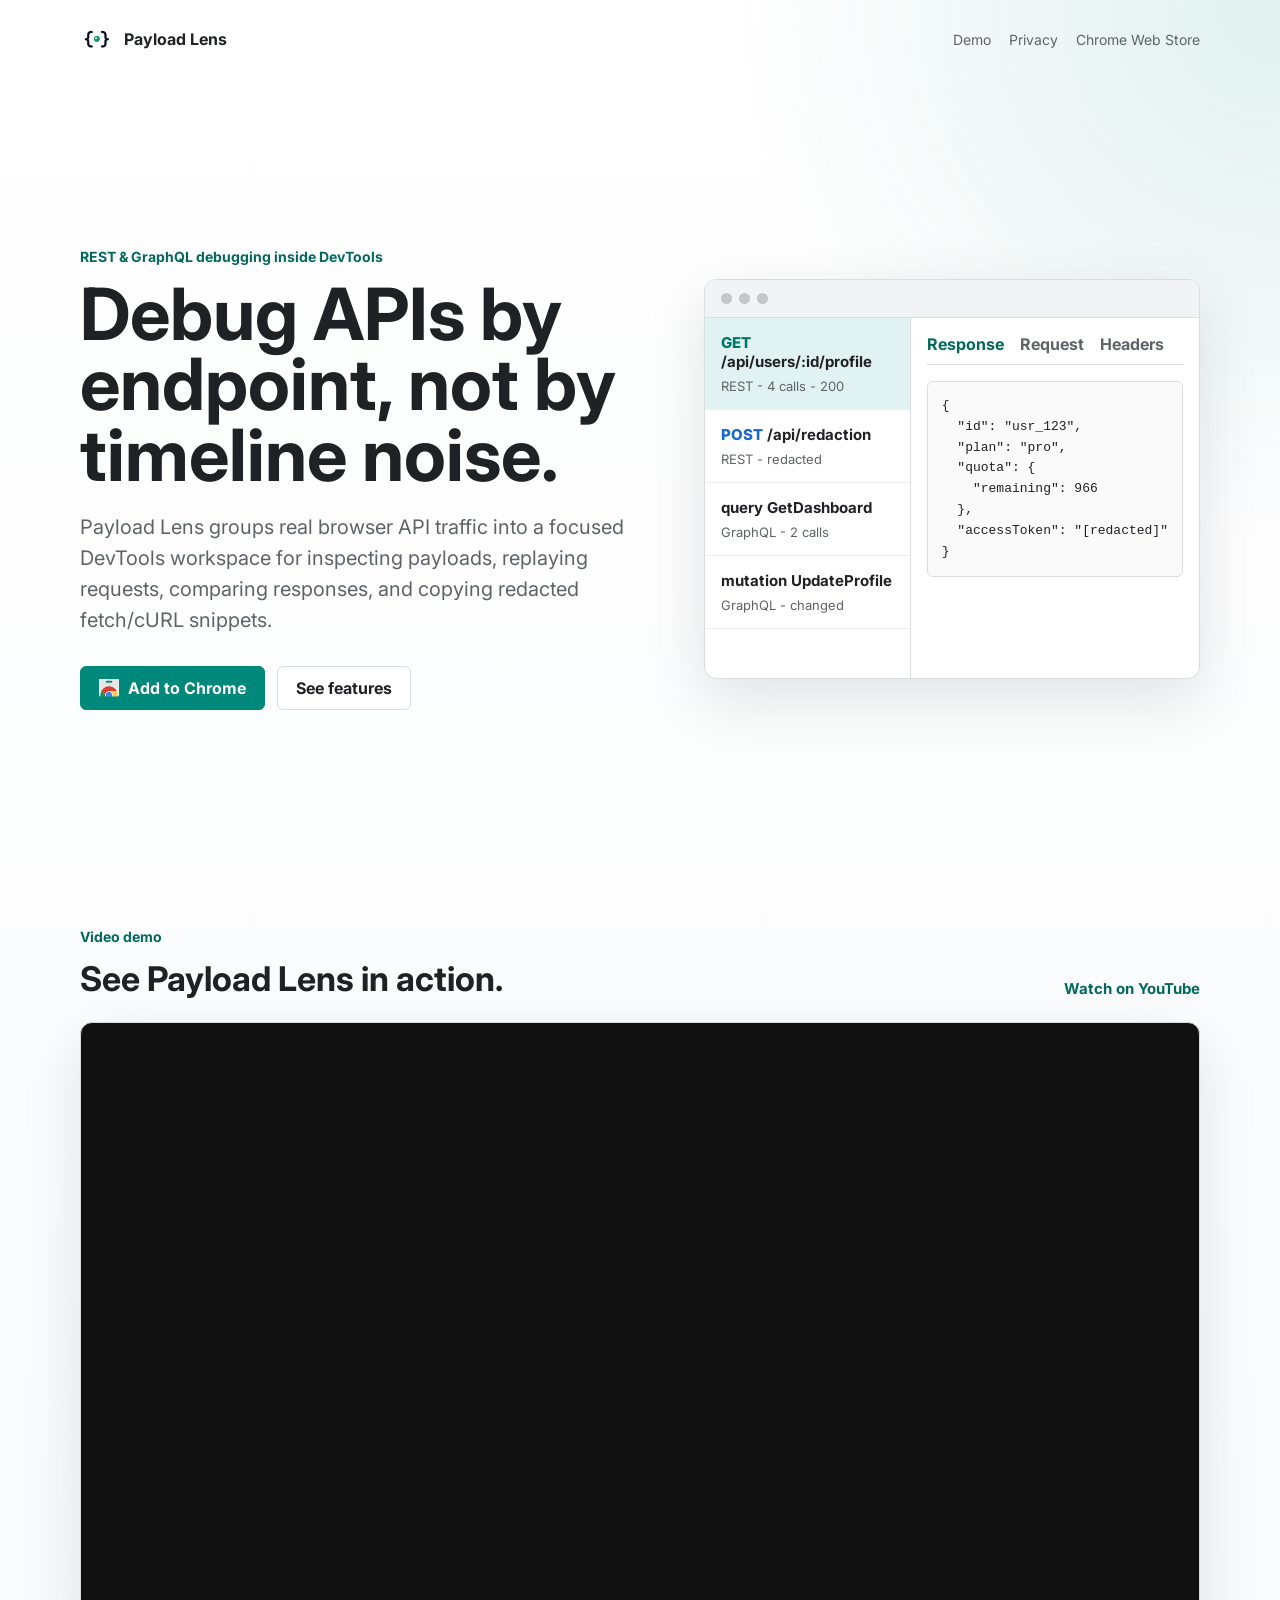
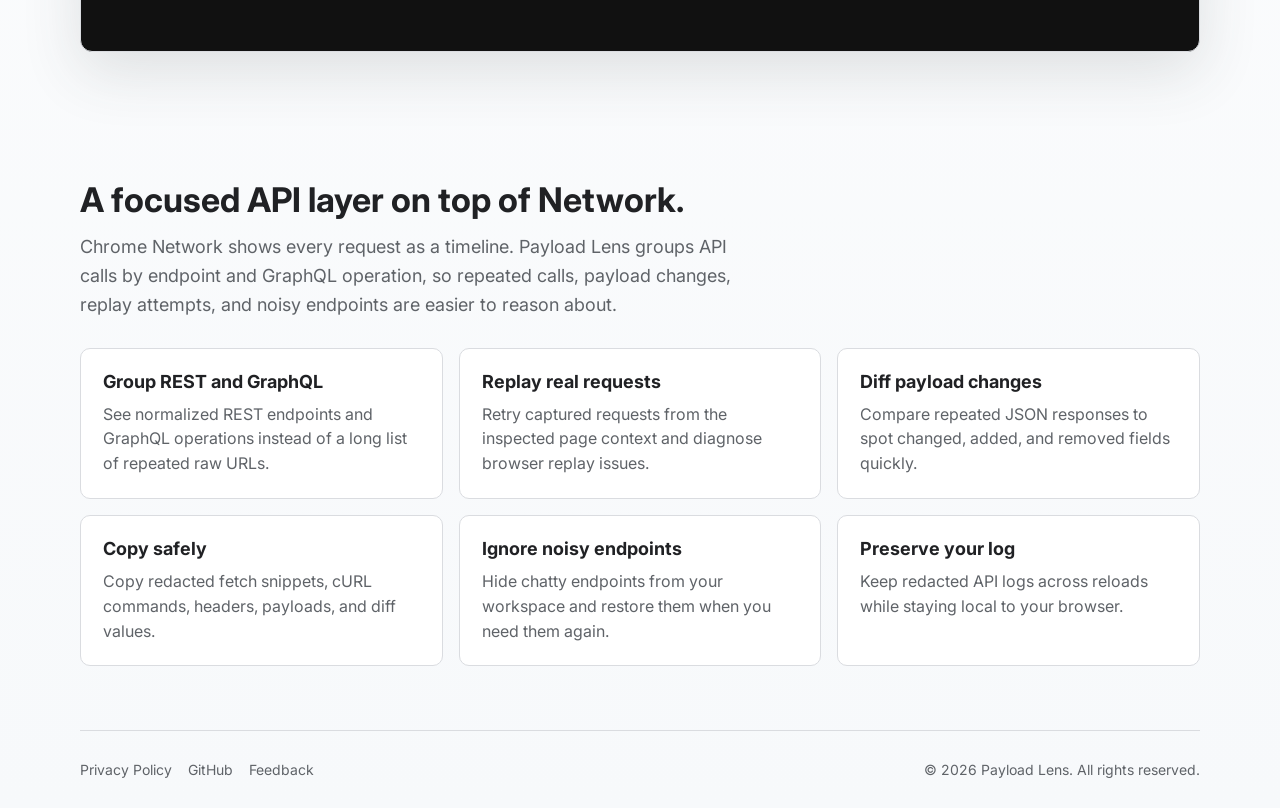
==== index.html @ 64a44041 "Update page title" ====
<!doctype html>
<html lang="en">
  <head>
    <meta charset="utf-8">
    <meta name="viewport" content="width=device-width, initial-scale=1">
    <title>Payload Lens: REST & GraphQL Debugger</title>
    <meta name="description" content="Payload Lens is a REST and GraphQL debugger for Chrome DevTools. Group endpoints, inspect payloads, replay calls, diff responses, and copy redacted fetch/cURL.">
    <link rel="icon" type="image/png" sizes="32x32" href="assets/icon-32.png">
    <link rel="shortcut icon" href="assets/icon-32.png">
    <link rel="preconnect" href="https://fonts.googleapis.com">
    <link rel="preconnect" href="https://fonts.gstatic.com" crossorigin>
    <link href="https://fonts.googleapis.com/css2?family=Inter:wght@400;500;600;700;800&display=swap" rel="stylesheet">
    <link rel="stylesheet" href="styles.css">
  </head>
  <body>
    <div class="site">
      <nav class="nav" aria-label="Primary navigation">
        <a class="brand" href="index.html">
          <img src="assets/brand-mark-light.png" alt="" aria-hidden="true">
          <span>Payload Lens</span>
        </a>
        <div class="nav-links">
          <a href="#demo">Demo</a>
          <a href="privacy-policy.html">Privacy</a>
          <a href="https://chromewebstore.google.com/detail/knkidgfhigdmbppemldoeigcefdfmbhf">Chrome Web Store</a>
        </div>
      </nav>

      <main>
        <section class="hero">
          <div>
            <p class="eyebrow">REST & GraphQL debugging inside DevTools</p>
            <h1>Debug APIs by endpoint, not by timeline noise.</h1>
            <p class="lead">
              Payload Lens groups real browser API traffic into a focused DevTools workspace for inspecting payloads, replaying requests, comparing responses, and copying redacted fetch/cURL snippets.
            </p>
            <div class="actions">
              <a class="button primary" href="https://chromewebstore.google.com/detail/knkidgfhigdmbppemldoeigcefdfmbhf">
                <img src="assets/icon-chrome-store.webp" alt="" aria-hidden="true">
                <span>Add to Chrome</span>
              </a>
              <a class="button" href="#features">See features</a>
            </div>
          </div>

          <div class="hero-card" aria-label="Payload Lens interface preview">
            <div class="chrome-bar">
              <span class="dot"></span>
              <span class="dot"></span>
              <span class="dot"></span>
            </div>
            <div class="mock">
              <div class="mock-list">
                <div class="mock-row active">
                  <div class="mock-title"><span class="method get">GET</span> /api/users/:id/profile</div>
                  <div class="mock-meta">REST - 4 calls - 200</div>
                </div>
                <div class="mock-row">
                  <div class="mock-title"><span class="method post">POST</span> /api/redaction</div>
                  <div class="mock-meta">REST - redacted</div>
                </div>
                <div class="mock-row">
                  <div class="mock-title">query GetDashboard</div>
                  <div class="mock-meta">GraphQL - 2 calls</div>
                </div>
                <div class="mock-row">
                  <div class="mock-title">mutation UpdateProfile</div>
                  <div class="mock-meta">GraphQL - changed</div>
                </div>
              </div>
              <div class="mock-panel">
                <div class="mock-tabs">
                  <span>Response</span>
                  <span>Request</span>
                  <span>Headers</span>
                </div>
                <pre class="code">{
  "id": "usr_123",
  "plan": "pro",
  "quota": {
    "remaining": 966
  },
  "accessToken": "[redacted]"
}</pre>
              </div>
            </div>
          </div>
        </section>

        <section id="demo" class="section demo-section">
          <div class="section-header">
            <div>
              <p class="eyebrow">Video demo</p>
              <h2>See Payload Lens in action.</h2>
            </div>
            <a class="text-link" href="https://www.youtube.com/watch?v=baFBJSJbPwE">Watch on YouTube</a>
          </div>
          <div class="video-frame">
            <iframe
              src="https://www.youtube-nocookie.com/embed/baFBJSJbPwE"
              title="Payload Lens video demo"
              allow="accelerometer; autoplay; clipboard-write; encrypted-media; gyroscope; picture-in-picture; web-share"
              allowfullscreen>
            </iframe>
          </div>
        </section>

        <section id="features" class="section">
          <h2>A focused API layer on top of Network.</h2>
          <p class="section-intro">
            Chrome Network shows every request as a timeline. Payload Lens groups API calls by endpoint and GraphQL operation, so repeated calls, payload changes, replay attempts, and noisy endpoints are easier to reason about.
          </p>

          <div class="grid">
            <article class="feature">
              <h3>Group REST and GraphQL</h3>
              <p>See normalized REST endpoints and GraphQL operations instead of a long list of repeated raw URLs.</p>
            </article>
            <article class="feature">
              <h3>Replay real requests</h3>
              <p>Retry captured requests from the inspected page context and diagnose browser replay issues.</p>
            </article>
            <article class="feature">
              <h3>Diff payload changes</h3>
              <p>Compare repeated JSON responses to spot changed, added, and removed fields quickly.</p>
            </article>
            <article class="feature">
              <h3>Copy safely</h3>
              <p>Copy redacted fetch snippets, cURL commands, headers, payloads, and diff values.</p>
            </article>
            <article class="feature">
              <h3>Ignore noisy endpoints</h3>
              <p>Hide chatty endpoints from your workspace and restore them when you need them again.</p>
            </article>
            <article class="feature">
              <h3>Preserve your log</h3>
              <p>Keep redacted API logs across reloads while staying local to your browser.</p>
            </article>
          </div>
        </section>
      </main>

      <footer class="footer">
        <nav class="footer-links" aria-label="Footer navigation">
          <a href="privacy-policy.html">Privacy Policy</a>
          <a href="https://github.com/payload-lens/web">GitHub</a>
          <a href="https://tally.so/r/9qoOoG">Feedback</a>
        </nav>
        <span>&copy; 2026 Payload Lens. All rights reserved.</span>
      </footer>
    </div>
  </body>
</html>
---- styles.css ----
:root {
  color-scheme: light;
  --bg: #ffffff;
  --surface: #f7f9fb;
  --surface-strong: #eef4f3;
  --text: #202124;
  --muted: #5f6368;
  --line: #dadce0;
  --accent: #00897b;
  --accent-strong: #00695c;
  --shadow: 0 20px 60px rgb(60 64 67 / 0.14);
  font-family: "Inter", ui-sans-serif, system-ui, -apple-system, BlinkMacSystemFont, "Segoe UI", sans-serif;
}

* {
  box-sizing: border-box;
}

html {
  background: var(--bg);
  color: var(--text);
}

body {
  margin: 0;
  min-height: 100vh;
  background:
    radial-gradient(circle at top right, rgb(0 137 123 / 0.12), transparent 34rem),
    linear-gradient(180deg, #ffffff 0, #f7f9fb 100%);
}

a {
  color: inherit;
}

.site {
  width: min(1120px, calc(100vw - 40px));
  margin: 0 auto;
}

.nav {
  display: flex;
  align-items: center;
  justify-content: space-between;
  gap: 20px;
  min-height: 78px;
  padding: 22px 0;
}

.brand {
  display: inline-flex;
  align-items: center;
  gap: 10px;
  color: var(--text);
  font-weight: 700;
  text-decoration: none;
}

.brand img {
  width: 34px;
  height: 34px;
}

.nav-links {
  display: flex;
  align-items: center;
  gap: 18px;
  color: var(--muted);
  font-size: 14px;
}

.nav-links a {
  text-decoration: none;
}

.hero {
  display: grid;
  grid-template-columns: minmax(0, 1fr) minmax(360px, 0.86fr);
  align-items: center;
  gap: 48px;
  min-height: calc(100svh - 78px);
  padding: 44px 0 64px;
}

.eyebrow {
  margin: 0 0 14px;
  color: var(--accent-strong);
  font-size: 14px;
  font-weight: 700;
}

h1 {
  max-width: 760px;
  margin: 0;
  font-size: clamp(42px, 6vw, 72px);
  line-height: 0.98;
  letter-spacing: 0;
}

.lead {
  max-width: 620px;
  margin: 22px 0 0;
  color: var(--muted);
  font-size: 20px;
  line-height: 1.55;
}

.actions {
  display: flex;
  flex-wrap: wrap;
  gap: 12px;
  margin-top: 30px;
}

.button {
  display: inline-flex;
  align-items: center;
  justify-content: center;
  gap: 9px;
  min-height: 44px;
  border: 1px solid var(--line);
  border-radius: 6px;
  padding: 0 18px;
  background: #ffffff;
  color: var(--text);
  font-weight: 700;
  text-decoration: none;
}

.button img {
  width: 20px;
  height: 20px;
  object-fit: contain;
}

.button.primary {
  border-color: var(--accent);
  background: var(--accent);
  color: #ffffff;
}

.hero-card {
  border: 1px solid var(--line);
  border-radius: 12px;
  overflow: hidden;
  background: #ffffff;
  box-shadow: var(--shadow);
}

.chrome-bar {
  display: flex;
  gap: 7px;
  padding: 13px 16px;
  border-bottom: 1px solid var(--line);
  background: #f1f3f4;
}

.dot {
  width: 11px;
  height: 11px;
  border-radius: 50%;
  background: #c4c7c5;
}

.mock {
  display: grid;
  grid-template-columns: 1.1fr 1fr;
  min-height: 360px;
}

.mock-list {
  border-right: 1px solid var(--line);
}

.mock-row {
  padding: 15px 16px;
  border-bottom: 1px solid #edf0f2;
}

.mock-row.active {
  background: #e0f2f1;
}

.method {
  font-weight: 800;
}

.method.get {
  color: #00796b;
}

.method.post {
  color: #1967d2;
}

.method.patch {
  color: #7e57c2;
}

.mock-title {
  font-size: 15px;
  font-weight: 700;
}

.mock-meta {
  margin-top: 7px;
  color: var(--muted);
  font-size: 13px;
}

.mock-panel {
  padding: 16px;
}

.mock-tabs {
  display: flex;
  gap: 16px;
  border-bottom: 1px solid var(--line);
  padding-bottom: 10px;
  color: var(--muted);
  font-weight: 700;
}

.mock-tabs span:first-child {
  color: var(--accent-strong);
}

.code {
  margin: 16px 0 0;
  border: 1px solid var(--line);
  border-radius: 6px;
  padding: 14px;
  overflow: hidden;
  background: #fafafa;
  font: 13px/1.6 "SFMono-Regular", Consolas, monospace;
}

.section {
  padding: 64px 0;
}

.section h2 {
  margin: 0;
  font-size: 34px;
  line-height: 1.15;
}

.section-header {
  display: flex;
  align-items: end;
  justify-content: space-between;
  gap: 24px;
}

.section-intro {
  max-width: 680px;
  margin: 14px 0 0;
  color: var(--muted);
  font-size: 18px;
  line-height: 1.6;
}

.text-link {
  color: var(--accent-strong);
  font-size: 15px;
  font-weight: 700;
  text-decoration: none;
}

.demo-section {
  padding-top: 28px;
}

.video-frame {
  position: relative;
  margin-top: 24px;
  overflow: hidden;
  border: 1px solid var(--line);
  border-radius: 12px;
  background: #111111;
  box-shadow: var(--shadow);
  aspect-ratio: 16 / 9;
}

.video-frame iframe {
  position: absolute;
  inset: 0;
  width: 100%;
  height: 100%;
  border: 0;
}

.grid {
  display: grid;
  grid-template-columns: repeat(3, minmax(0, 1fr));
  gap: 16px;
  margin-top: 28px;
}

.feature {
  border: 1px solid var(--line);
  border-radius: 10px;
  padding: 22px;
  background: #ffffff;
}

.feature h3 {
  margin: 0;
  font-size: 18px;
}

.feature p {
  margin: 10px 0 0;
  color: var(--muted);
  line-height: 1.55;
}

.privacy-page {
  max-width: 820px;
  padding: 56px 0 80px;
}

.privacy-page h1 {
  font-size: clamp(36px, 5vw, 56px);
}

.policy-updated {
  margin: 16px 0 0;
  color: var(--muted);
  font-size: 15px;
  font-weight: 600;
}

.privacy-page h2 {
  margin: 38px 0 10px;
  font-size: 24px;
}

.privacy-page p {
  color: var(--muted);
  font-size: 17px;
  line-height: 1.7;
}

.footer {
  display: flex;
  align-items: center;
  justify-content: space-between;
  gap: 20px;
  padding: 30px 0;
  border-top: 1px solid var(--line);
  color: var(--muted);
  font-size: 14px;
}

.footer-links {
  display: flex;
  flex-wrap: wrap;
  gap: 16px;
}

.footer a {
  text-decoration: none;
}

@media (max-width: 820px) {
  .hero {
    grid-template-columns: 1fr;
    min-height: auto;
    padding: 44px 0 56px;
  }

  .grid {
    grid-template-columns: 1fr;
  }

  .section-header {
    align-items: flex-start;
    flex-direction: column;
  }

  .footer {
    align-items: flex-start;
    flex-direction: column;
  }

  .mock {
    grid-template-columns: 1fr;
  }

  .mock-list {
    border-right: 0;
    border-bottom: 1px solid var(--line);
  }
}
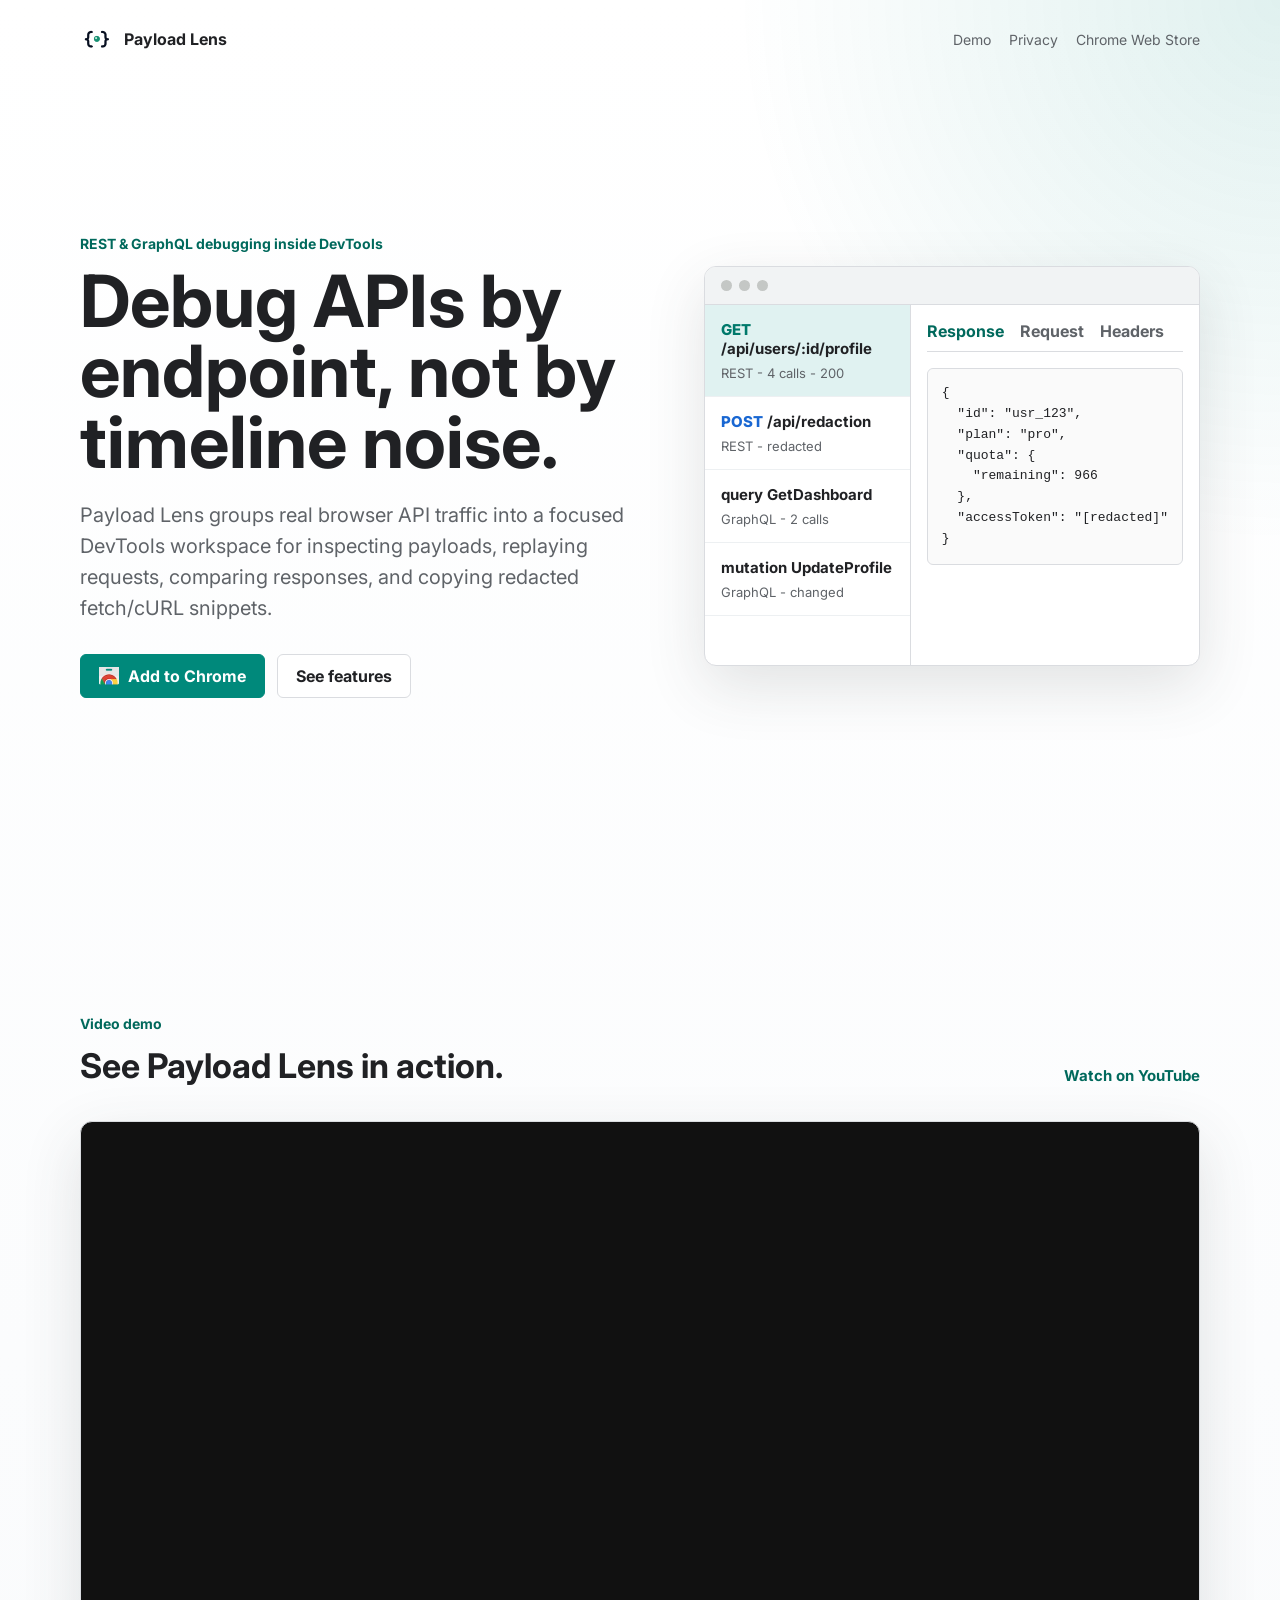
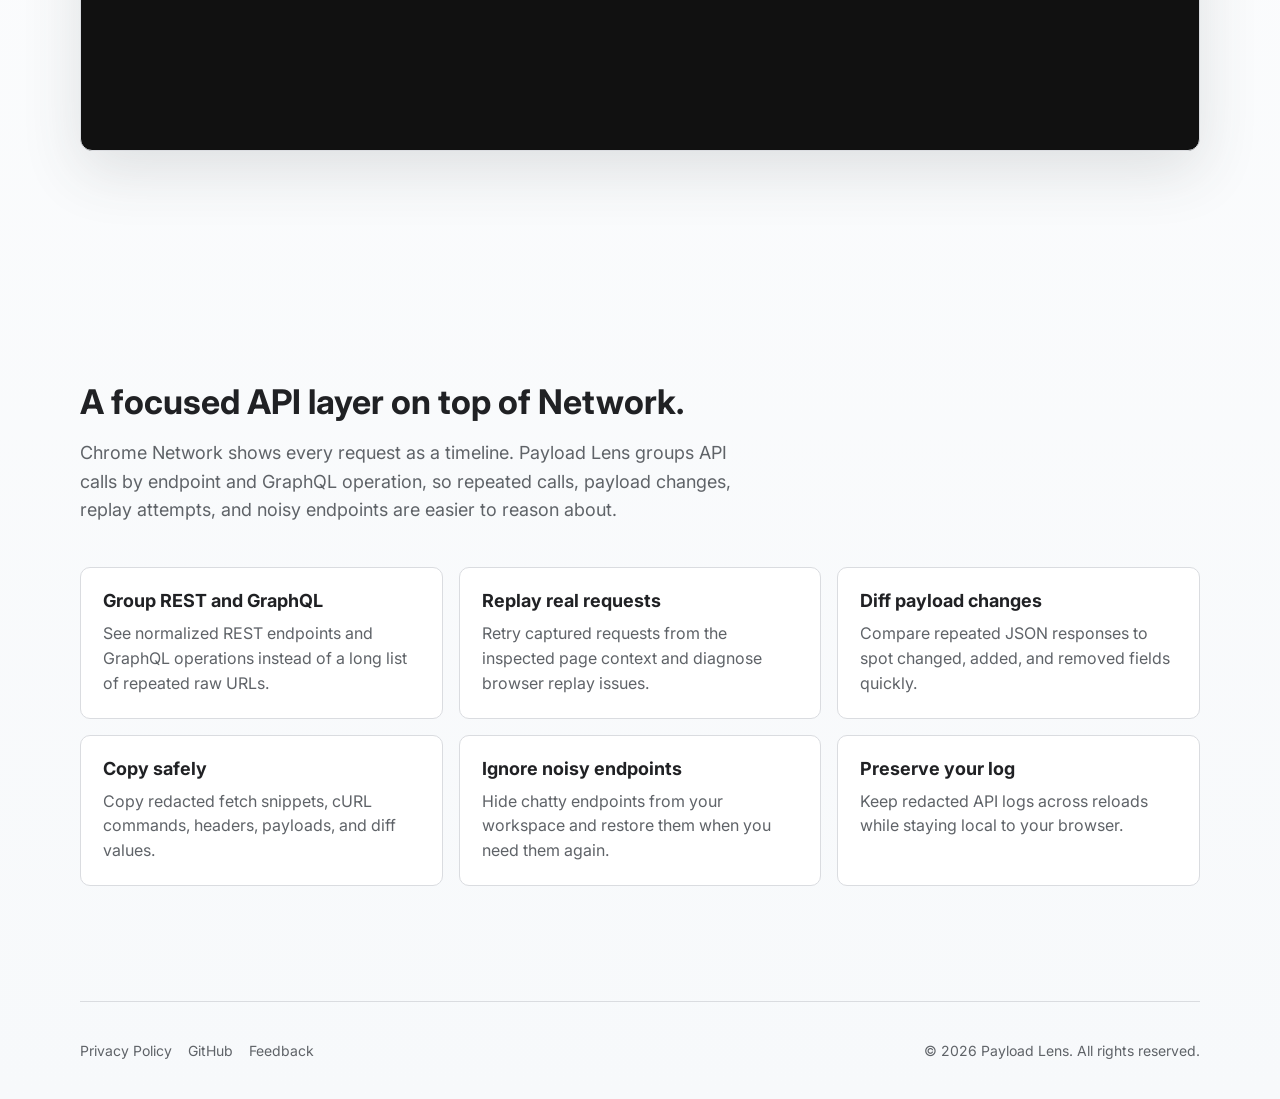
==== commit 6b4651ed: "Update demo video link" ====
--- a/index.html
+++ b/index.html
@@ -93,11 +93,11 @@
               <p class="eyebrow">Video demo</p>
               <h2>See Payload Lens in action.</h2>
             </div>
-            <a class="text-link" href="https://www.youtube.com/watch?v=baFBJSJbPwE">Watch on YouTube</a>
+            <a class="text-link" href="https://youtu.be/GEgpAAUaZUQ">Watch on YouTube</a>
           </div>
           <div class="video-frame">
             <iframe
-              src="https://www.youtube-nocookie.com/embed/baFBJSJbPwE"
+              src="https://www.youtube-nocookie.com/embed/GEgpAAUaZUQ"
               title="Payload Lens video demo"
               allow="accelerometer; autoplay; clipboard-write; encrypted-media; gyroscope; picture-in-picture; web-share"
               allowfullscreen>
--- a/styles.css
+++ b/styles.css
@@ -9,6 +9,7 @@
   --accent: #00897b;
   --accent-strong: #00695c;
   --shadow: 0 20px 60px rgb(60 64 67 / 0.14);
+  --section-y: clamp(5rem, 9vw, 8rem);
   font-family: "Inter", ui-sans-serif, system-ui, -apple-system, BlinkMacSystemFont, "Segoe UI", sans-serif;
 }
 
@@ -79,7 +80,7 @@
   align-items: center;
   gap: 48px;
   min-height: calc(100svh - 78px);
-  padding: 44px 0 64px;
+  padding: 44px 0 clamp(4rem, 7vw, 6rem);
 }
 
 .eyebrow {
@@ -236,7 +237,7 @@
 }
 
 .section {
-  padding: 64px 0;
+  padding: var(--section-y) 0;
 }
 
 .section h2 {
@@ -254,7 +255,7 @@
 
 .section-intro {
   max-width: 680px;
-  margin: 14px 0 0;
+  margin: 18px 0 0;
   color: var(--muted);
   font-size: 18px;
   line-height: 1.6;
@@ -268,12 +269,12 @@
 }
 
 .demo-section {
-  padding-top: 28px;
+  padding-top: var(--section-y);
 }
 
 .video-frame {
   position: relative;
-  margin-top: 24px;
+  margin-top: 36px;
   overflow: hidden;
   border: 1px solid var(--line);
   border-radius: 12px;
@@ -294,7 +295,7 @@
   display: grid;
   grid-template-columns: repeat(3, minmax(0, 1fr));
   gap: 16px;
-  margin-top: 28px;
+  margin-top: 42px;
 }
 
 .feature {
@@ -317,7 +318,7 @@
 
 .privacy-page {
   max-width: 820px;
-  padding: 56px 0 80px;
+  padding: clamp(4.5rem, 8vw, 7rem) 0 clamp(5rem, 9vw, 8rem);
 }
 
 .privacy-page h1 {
@@ -347,7 +348,7 @@
   align-items: center;
   justify-content: space-between;
   gap: 20px;
-  padding: 30px 0;
+  padding: 40px 0;
   border-top: 1px solid var(--line);
   color: var(--muted);
   font-size: 14px;
@@ -364,10 +365,14 @@
 }
 
 @media (max-width: 820px) {
+  :root {
+    --section-y: clamp(4rem, 12vw, 5.5rem);
+  }
+
   .hero {
     grid-template-columns: 1fr;
     min-height: auto;
-    padding: 44px 0 56px;
+    padding: 44px 0 64px;
   }
 
   .grid {
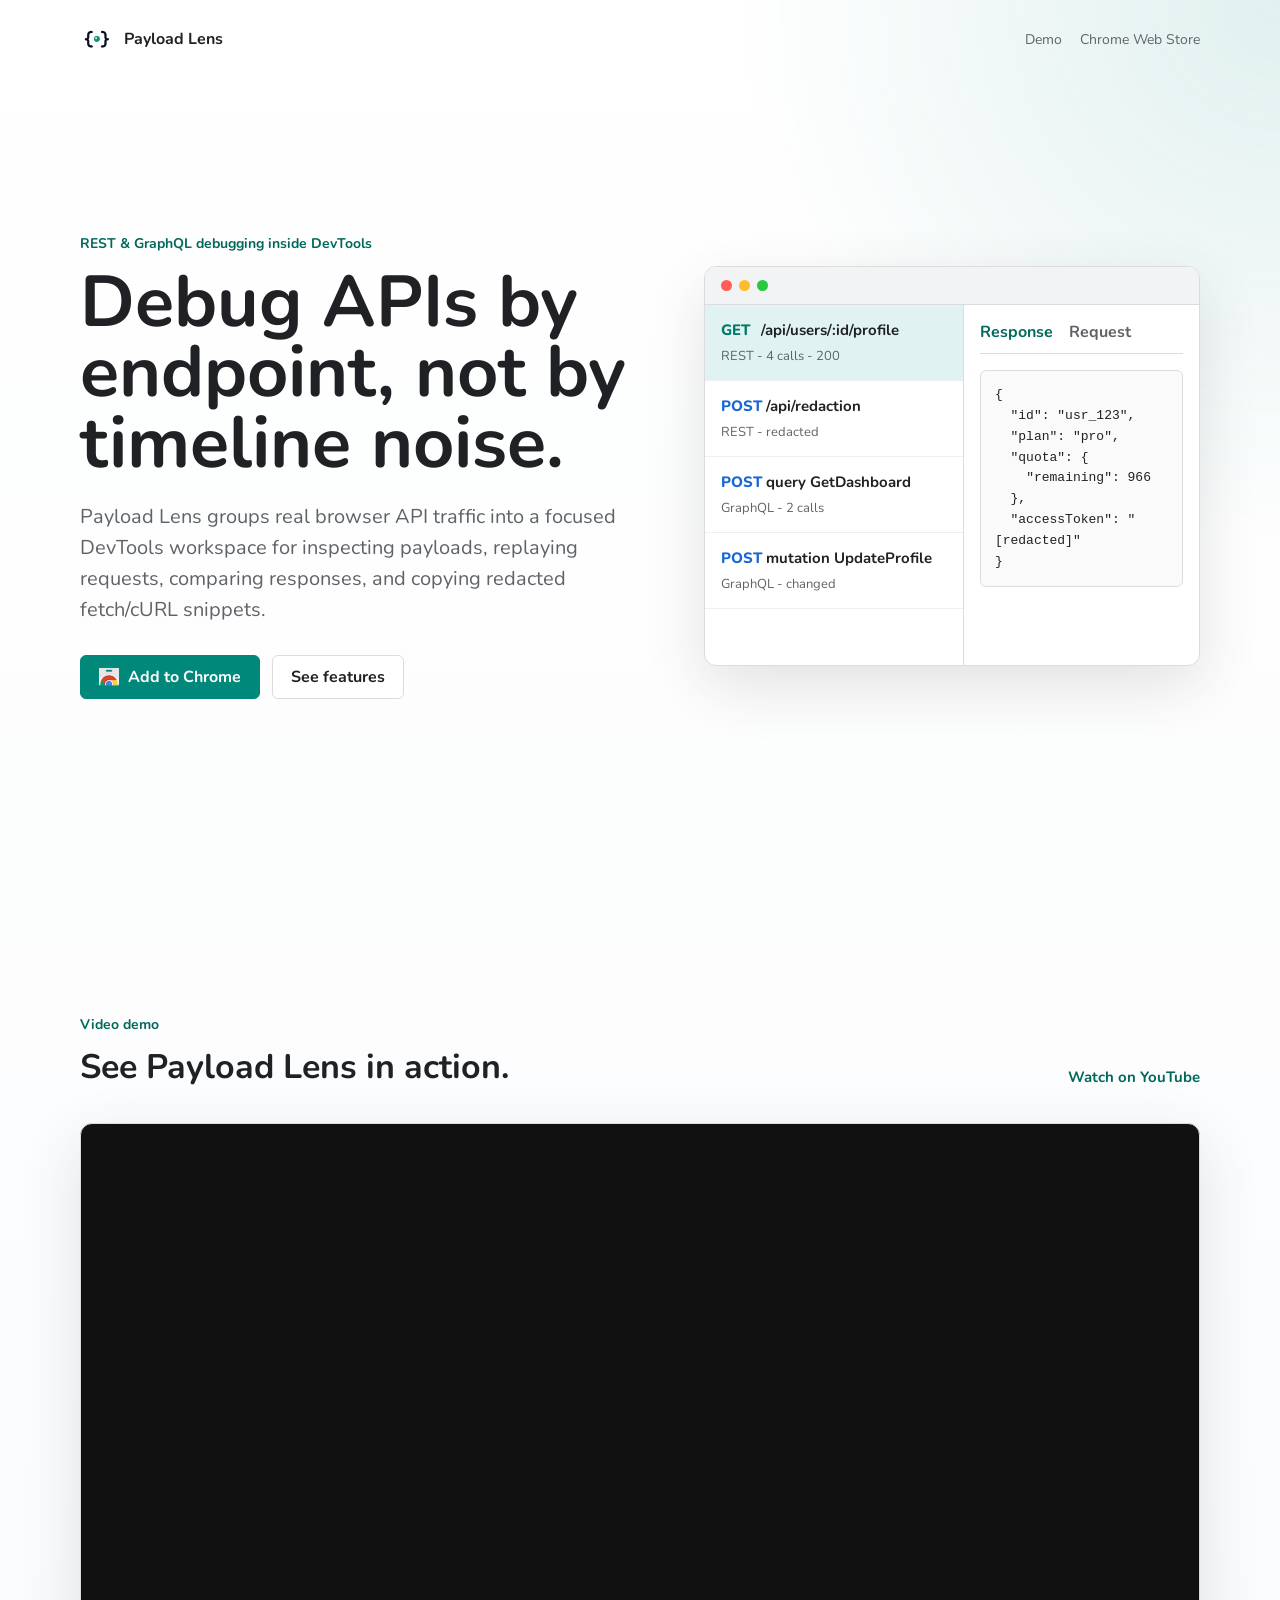
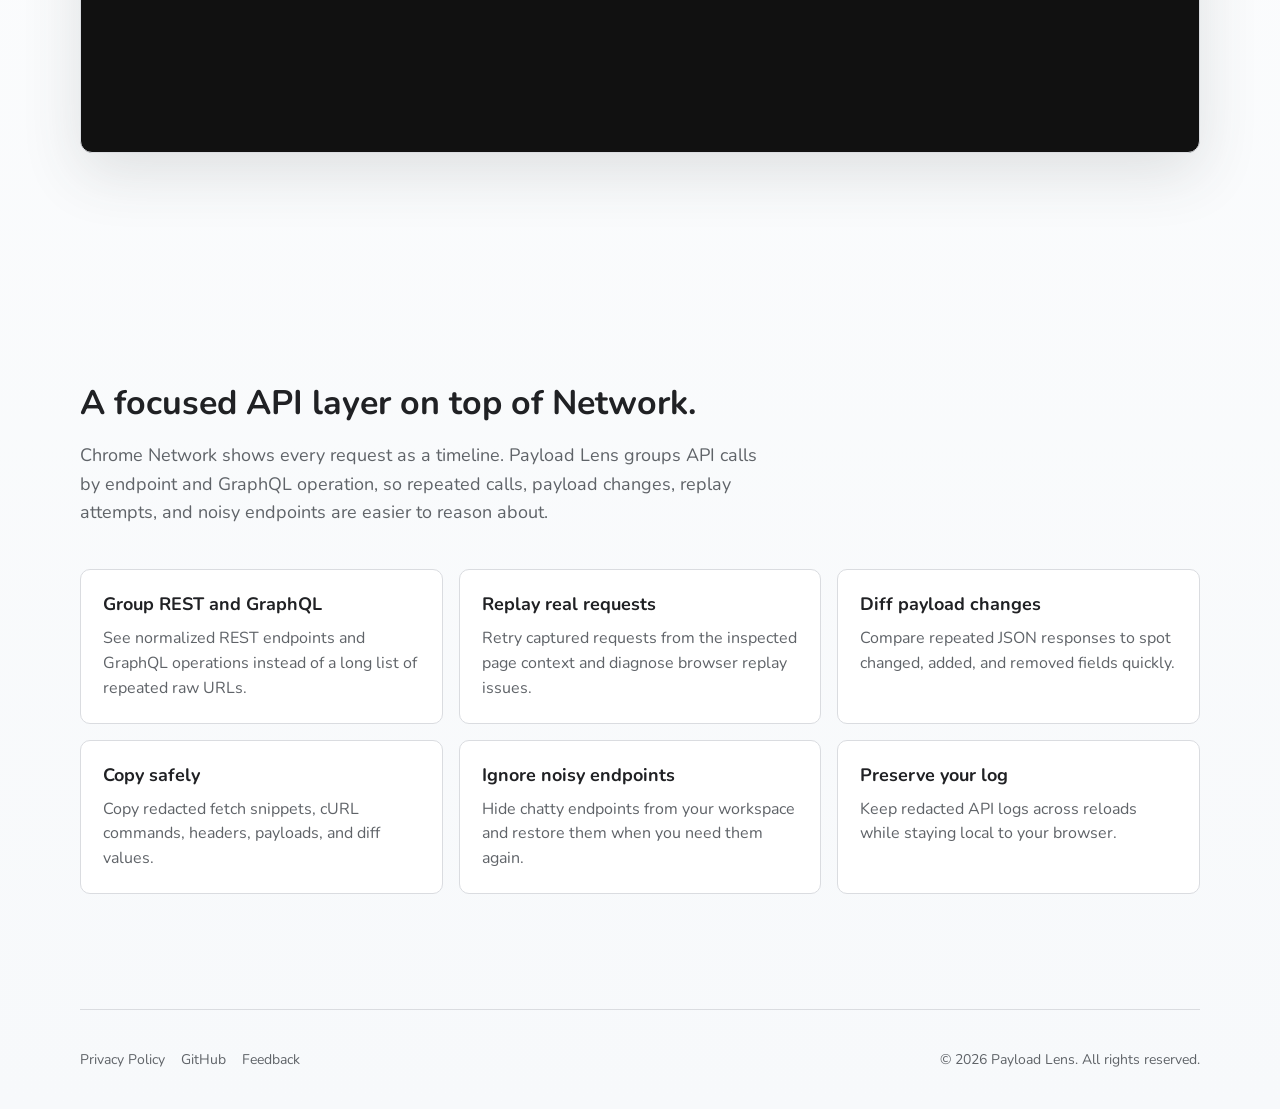
==== commit cb7b8f1a: "Adjust fonts and menus" ====
--- a/index.html
+++ b/index.html
@@ -9,7 +9,7 @@
     <link rel="shortcut icon" href="assets/icon-32.png">
     <link rel="preconnect" href="https://fonts.googleapis.com">
     <link rel="preconnect" href="https://fonts.gstatic.com" crossorigin>
-    <link href="https://fonts.googleapis.com/css2?family=Inter:wght@400;500;600;700;800&display=swap" rel="stylesheet">
+    <link href="https://fonts.googleapis.com/css2?family=Nunito:wght@400;500;600;700;800&display=swap" rel="stylesheet">
     <link rel="stylesheet" href="styles.css">
   </head>
   <body>
@@ -21,7 +21,6 @@
         </a>
         <div class="nav-links">
           <a href="#demo">Demo</a>
-          <a href="privacy-policy.html">Privacy</a>
           <a href="https://chromewebstore.google.com/detail/knkidgfhigdmbppemldoeigcefdfmbhf">Chrome Web Store</a>
         </div>
       </nav>
@@ -50,31 +49,30 @@
               <span class="dot"></span>
             </div>
             <div class="mock">
-              <div class="mock-list">
-                <div class="mock-row active">
-                  <div class="mock-title"><span class="method get">GET</span> /api/users/:id/profile</div>
-                  <div class="mock-meta">REST - 4 calls - 200</div>
-                </div>
-                <div class="mock-row">
-                  <div class="mock-title"><span class="method post">POST</span> /api/redaction</div>
-                  <div class="mock-meta">REST - redacted</div>
-                </div>
-                <div class="mock-row">
-                  <div class="mock-title">query GetDashboard</div>
-                  <div class="mock-meta">GraphQL - 2 calls</div>
-                </div>
-                <div class="mock-row">
-                  <div class="mock-title">mutation UpdateProfile</div>
-                  <div class="mock-meta">GraphQL - changed</div>
-                </div>
+              <div class="mock-list" aria-label="Sample captured requests">
+                <button class="mock-row active" type="button" data-sample="profile" aria-pressed="true">
+                  <span class="mock-title"><span class="method get">GET</span> /api/users/:id/profile</span>
+                  <span class="mock-meta">REST - 4 calls - 200</span>
+                </button>
+                <button class="mock-row" type="button" data-sample="redaction" aria-pressed="false">
+                  <span class="mock-title"><span class="method post">POST</span> /api/redaction</span>
+                  <span class="mock-meta">REST - redacted</span>
+                </button>
+                <button class="mock-row" type="button" data-sample="dashboard" aria-pressed="false">
+                  <span class="mock-title"><span class="method post">POST</span> query GetDashboard</span>
+                  <span class="mock-meta">GraphQL - 2 calls</span>
+                </button>
+                <button class="mock-row" type="button" data-sample="updateProfile" aria-pressed="false">
+                  <span class="mock-title"><span class="method post">POST</span> mutation UpdateProfile</span>
+                  <span class="mock-meta">GraphQL - changed</span>
+                </button>
               </div>
               <div class="mock-panel">
-                <div class="mock-tabs">
-                  <span>Response</span>
-                  <span>Request</span>
-                  <span>Headers</span>
+                <div class="mock-tabs" role="tablist" aria-label="Sample detail panes">
+                  <button class="active" type="button" role="tab" data-tab="response" aria-selected="true">Response</button>
+                  <button type="button" role="tab" data-tab="request" aria-selected="false">Request</button>
                 </div>
-                <pre class="code">{
+                <pre class="code" id="sample-code" aria-live="polite">{
   "id": "usr_123",
   "plan": "pro",
   "quota": {
@@ -149,5 +147,109 @@
         <span>&copy; 2026 Payload Lens. All rights reserved.</span>
       </footer>
     </div>
+    <script>
+      const samples = {
+        profile: {
+          response: {
+            id: "usr_123",
+            plan: "pro",
+            quota: {
+              remaining: 966
+            },
+            accessToken: "[redacted]"
+          },
+          request: {
+            method: "GET",
+            url: "/api/users/usr_123/profile",
+            query: {
+              include: "quota"
+            }
+          }
+        },
+        redaction: {
+          response: {
+            status: "ok",
+            redactedFields: ["authorization", "cookie", "accessToken"]
+          },
+          request: {
+            method: "POST",
+            url: "/api/redaction",
+            body: {
+              accessToken: "[redacted]",
+              email: "dev@example.com"
+            }
+          }
+        },
+        dashboard: {
+          response: {
+            data: {
+              dashboard: {
+                activeUsers: 1284,
+                conversionRate: 0.143
+              }
+            }
+          },
+          request: {
+            method: "POST",
+            url: "/graphql",
+            operationName: "GetDashboard",
+            query: "query GetDashboard { dashboard { activeUsers conversionRate } }"
+          }
+        },
+        updateProfile: {
+          response: {
+            data: {
+              updateProfile: {
+                id: "usr_123",
+                displayName: "Ada Lovelace"
+              }
+            }
+          },
+          request: {
+            method: "POST",
+            url: "/graphql",
+            operationName: "UpdateProfile",
+            query: "mutation UpdateProfile($name: String!) { updateProfile(name: $name) { id displayName } }",
+            variables: {
+              name: "Ada Lovelace"
+            }
+          }
+        }
+      };
+
+      const sampleButtons = document.querySelectorAll("[data-sample]");
+      const tabButtons = document.querySelectorAll("[data-tab]");
+      const sampleCode = document.querySelector("#sample-code");
+      let activeSample = "profile";
+      let activeTab = "response";
+
+      const renderSample = () => {
+        sampleCode.textContent = JSON.stringify(samples[activeSample][activeTab], null, 2);
+      };
+
+      sampleButtons.forEach((button) => {
+        button.addEventListener("click", () => {
+          activeSample = button.dataset.sample;
+          sampleButtons.forEach((row) => {
+            const isActive = row === button;
+            row.classList.toggle("active", isActive);
+            row.setAttribute("aria-pressed", String(isActive));
+          });
+          renderSample();
+        });
+      });
+
+      tabButtons.forEach((button) => {
+        button.addEventListener("click", () => {
+          activeTab = button.dataset.tab;
+          tabButtons.forEach((tab) => {
+            const isActive = tab === button;
+            tab.classList.toggle("active", isActive);
+            tab.setAttribute("aria-selected", String(isActive));
+          });
+          renderSample();
+        });
+      });
+    </script>
   </body>
 </html>
--- a/styles.css
+++ b/styles.css
@@ -10,7 +10,7 @@
   --accent-strong: #00695c;
   --shadow: 0 20px 60px rgb(60 64 67 / 0.14);
   --section-y: clamp(5rem, 9vw, 8rem);
-  font-family: "Inter", ui-sans-serif, system-ui, -apple-system, BlinkMacSystemFont, "Segoe UI", sans-serif;
+  font-family: Nunito, "Marlin Soft SQ", Helvetica, "Apple Color Emoji", "Segoe UI Emoji", NotoColorEmoji, "Noto Color Emoji", "Segoe UI Symbol", "Android Emoji", EmojiSymbols, -apple-system, system-ui, "Segoe UI", Roboto, "Helvetica Neue", "Noto Sans", sans-serif;
 }
 
 * {
@@ -163,26 +163,59 @@
   background: #c4c7c5;
 }
 
+.dot:nth-child(1) {
+  background: #ff5f57;
+}
+
+.dot:nth-child(2) {
+  background: #ffbd2e;
+}
+
+.dot:nth-child(3) {
+  background: #28c840;
+}
+
 .mock {
   display: grid;
-  grid-template-columns: 1.1fr 1fr;
+  grid-template-columns: minmax(0, 1.1fr) minmax(0, 1fr);
   min-height: 360px;
 }
 
 .mock-list {
   border-right: 1px solid var(--line);
+  min-width: 0;
 }
 
 .mock-row {
+  display: block;
+  width: 100%;
+  border: 0;
   padding: 15px 16px;
   border-bottom: 1px solid #edf0f2;
+  background: transparent;
+  color: inherit;
+  font: inherit;
+  text-align: left;
+  cursor: pointer;
+}
+
+.mock-row:hover {
+  background: #f1f8f7;
 }
 
 .mock-row.active {
   background: #e0f2f1;
 }
 
+.mock-row:focus-visible,
+.mock-tabs button:focus-visible {
+  outline: 3px solid rgb(0 137 123 / 0.28);
+  outline-offset: -3px;
+}
+
 .method {
+  display: inline-block;
+  min-width: 4ch;
   font-weight: 800;
 }
 
@@ -199,17 +232,20 @@
 }
 
 .mock-title {
+  display: block;
   font-size: 15px;
   font-weight: 700;
 }
 
 .mock-meta {
+  display: block;
   margin-top: 7px;
   color: var(--muted);
   font-size: 13px;
 }
 
 .mock-panel {
+  min-width: 0;
   padding: 16px;
 }
 
@@ -222,7 +258,16 @@
   font-weight: 700;
 }
 
-.mock-tabs span:first-child {
+.mock-tabs button {
+  border: 0;
+  padding: 0;
+  background: transparent;
+  color: inherit;
+  font: inherit;
+  cursor: pointer;
+}
+
+.mock-tabs button.active {
   color: var(--accent-strong);
 }
 
@@ -231,9 +276,12 @@
   border: 1px solid var(--line);
   border-radius: 6px;
   padding: 14px;
-  overflow: hidden;
+  max-width: 100%;
+  overflow: auto;
   background: #fafafa;
   font: 13px/1.6 "SFMono-Regular", Consolas, monospace;
+  white-space: pre-wrap;
+  word-break: break-word;
 }
 
 .section {
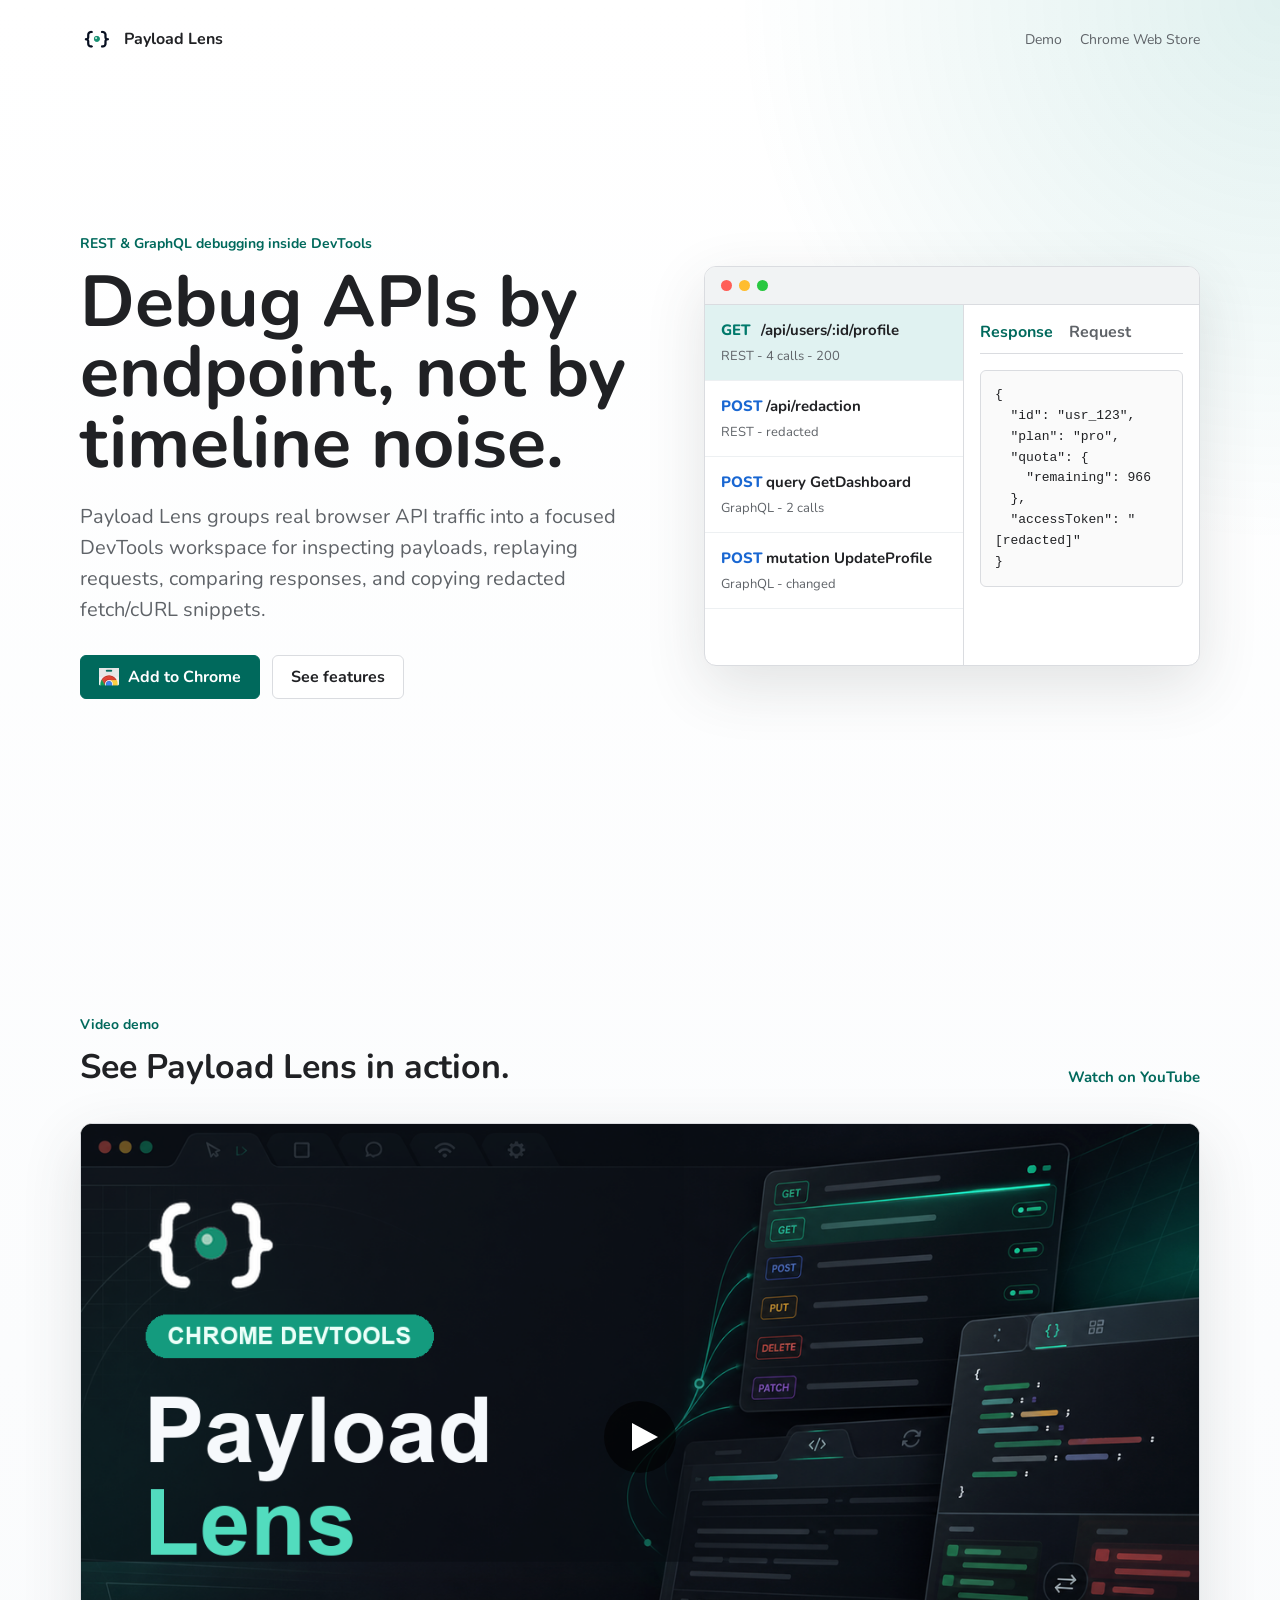
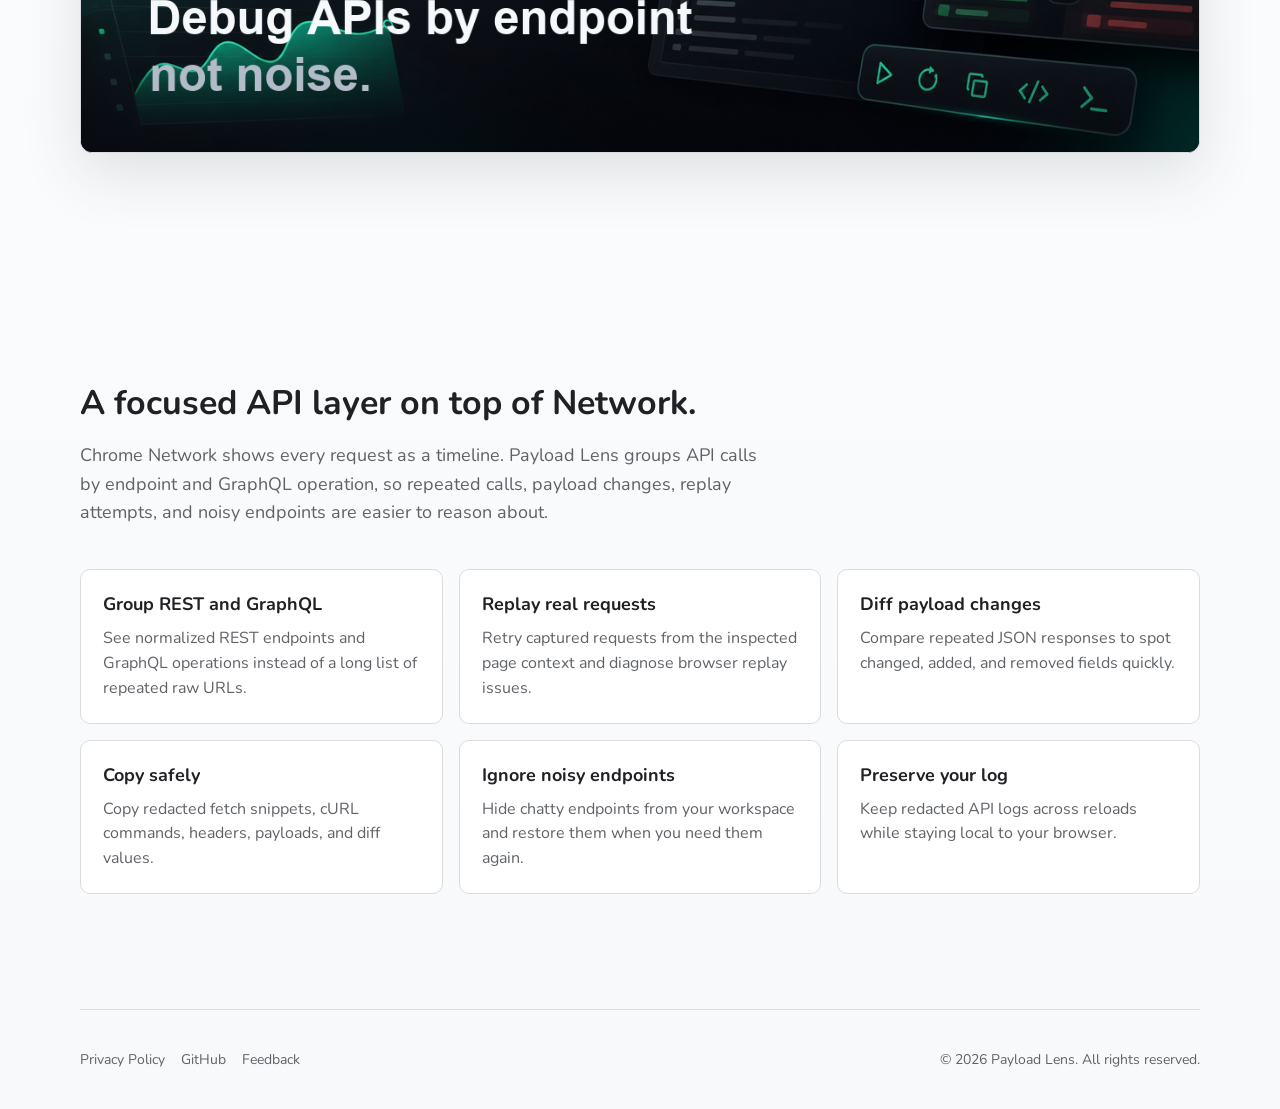
==== commit 77257aba: "Initial load optimizations" ====
--- a/index.html
+++ b/index.html
@@ -9,14 +9,28 @@
     <link rel="shortcut icon" href="assets/icon-32.png">
     <link rel="preconnect" href="https://fonts.googleapis.com">
     <link rel="preconnect" href="https://fonts.gstatic.com" crossorigin>
-    <link href="https://fonts.googleapis.com/css2?family=Nunito:wght@400;500;600;700;800&display=swap" rel="stylesheet">
+    <link rel="preload" href="https://fonts.googleapis.com/css2?family=Nunito:wght@400;500;600;700;800&display=swap" as="style" onload="this.onload=null;this.rel='stylesheet'">
+    <noscript><link rel="stylesheet" href="https://fonts.googleapis.com/css2?family=Nunito:wght@400;500;600;700;800&display=swap"></noscript>
+    <link rel="canonical" href="https://payload-lens.github.io/web/">
+    <meta property="og:type" content="website">
+    <meta property="og:site_name" content="Payload Lens">
+    <meta property="og:title" content="Payload Lens: REST & GraphQL Debugger">
+    <meta property="og:description" content="Payload Lens is a REST and GraphQL debugger for Chrome DevTools. Group endpoints, inspect payloads, replay calls, diff responses, and copy redacted fetch/cURL.">
+    <meta property="og:url" content="https://payload-lens.github.io/web/">
+    <meta property="og:image" content="https://payload-lens.github.io/web/screenshots/video-thumbnail.png">
+    <meta property="og:image:width" content="1280">
+    <meta property="og:image:height" content="720">
+    <meta name="twitter:card" content="summary_large_image">
+    <meta name="twitter:title" content="Payload Lens: REST & GraphQL Debugger">
+    <meta name="twitter:description" content="Payload Lens is a REST and GraphQL debugger for Chrome DevTools. Group endpoints, inspect payloads, replay calls, diff responses, and copy redacted fetch/cURL.">
+    <meta name="twitter:image" content="https://payload-lens.github.io/web/screenshots/video-thumbnail.png">
     <link rel="stylesheet" href="styles.css">
   </head>
   <body>
     <div class="site">
       <nav class="nav" aria-label="Primary navigation">
         <a class="brand" href="index.html">
-          <img src="assets/brand-mark-light.png" alt="" aria-hidden="true">
+          <img src="assets/brand-mark-light.png" alt="" aria-hidden="true" width="34" height="34">
           <span>Payload Lens</span>
         </a>
         <div class="nav-links">
@@ -35,7 +49,7 @@
             </p>
             <div class="actions">
               <a class="button primary" href="https://chromewebstore.google.com/detail/knkidgfhigdmbppemldoeigcefdfmbhf">
-                <img src="assets/icon-chrome-store.webp" alt="" aria-hidden="true">
+                <img src="assets/icon-chrome-store.webp" alt="" aria-hidden="true" width="20" height="20">
                 <span>Add to Chrome</span>
               </a>
               <a class="button" href="#features">See features</a>
@@ -93,13 +107,16 @@
             </div>
             <a class="text-link" href="https://youtu.be/GEgpAAUaZUQ">Watch on YouTube</a>
           </div>
-          <div class="video-frame">
-            <iframe
-              src="https://www.youtube-nocookie.com/embed/GEgpAAUaZUQ"
-              title="Payload Lens video demo"
-              allow="accelerometer; autoplay; clipboard-write; encrypted-media; gyroscope; picture-in-picture; web-share"
-              allowfullscreen>
-            </iframe>
+          <div class="video-frame" id="video-facade">
+            <button class="video-facade-btn" type="button" aria-label="Play Payload Lens demo video" data-video-id="GEgpAAUaZUQ">
+              <img src="screenshots/video-thumbnail.png" alt="Payload Lens demo video thumbnail" width="1280" height="720">
+              <span class="play-icon" aria-hidden="true">
+                <svg width="72" height="72" viewBox="0 0 72 72" fill="none" xmlns="http://www.w3.org/2000/svg">
+                  <circle cx="36" cy="36" r="36" fill="rgba(0,0,0,0.62)"/>
+                  <polygon points="28,22 28,50 54,36" fill="white"/>
+                </svg>
+              </span>
+            </button>
           </div>
         </section>
 
@@ -147,6 +164,24 @@
         <span>&copy; 2026 Payload Lens. All rights reserved.</span>
       </footer>
     </div>
+    <script type="application/ld+json">
+    {
+      "@context": "https://schema.org",
+      "@type": "SoftwareApplication",
+      "name": "Payload Lens",
+      "description": "A REST and GraphQL debugger for Chrome DevTools. Group endpoints, inspect payloads, replay calls, diff responses, and copy redacted fetch/cURL.",
+      "applicationCategory": "DeveloperApplication",
+      "operatingSystem": "Chrome",
+      "url": "https://payload-lens.github.io/web/",
+      "downloadUrl": "https://chromewebstore.google.com/detail/knkidgfhigdmbppemldoeigcefdfmbhf",
+      "screenshot": "https://payload-lens.github.io/web/screenshots/screenshot-0.png",
+      "offers": {
+        "@type": "Offer",
+        "price": "0",
+        "priceCurrency": "USD"
+      }
+    }
+    </script>
     <script>
       const samples = {
         profile: {
@@ -250,6 +285,20 @@
           renderSample();
         });
       });
+
+      const facadeBtn = document.querySelector(".video-facade-btn");
+      if (facadeBtn) {
+        facadeBtn.addEventListener("click", () => {
+          const videoId = facadeBtn.dataset.videoId;
+          const iframe = document.createElement("iframe");
+          iframe.src = `https://www.youtube-nocookie.com/embed/${videoId}?autoplay=1`;
+          iframe.title = "Payload Lens video demo";
+          iframe.allow = "accelerometer; autoplay; clipboard-write; encrypted-media; gyroscope; picture-in-picture; web-share";
+          iframe.allowFullscreen = true;
+          iframe.style.cssText = "position:absolute;inset:0;width:100%;height:100%;border:0";
+          facadeBtn.closest("#video-facade").replaceChildren(iframe);
+        });
+      }
     </script>
   </body>
 </html>
--- a/styles.css
+++ b/styles.css
@@ -135,8 +135,8 @@
 }
 
 .button.primary {
-  border-color: var(--accent);
-  background: var(--accent);
+  border-color: var(--accent-strong);
+  background: var(--accent-strong);
   color: #ffffff;
 }
 
@@ -339,6 +339,44 @@
   border: 0;
 }
 
+.video-facade-btn {
+  position: absolute;
+  inset: 0;
+  display: flex;
+  align-items: center;
+  justify-content: center;
+  width: 100%;
+  height: 100%;
+  border: 0;
+  padding: 0;
+  background: transparent;
+  cursor: pointer;
+}
+
+.video-facade-btn img {
+  position: absolute;
+  inset: 0;
+  width: 100%;
+  height: 100%;
+  object-fit: cover;
+}
+
+.play-icon {
+  position: relative;
+  z-index: 1;
+  transition: transform 0.15s ease;
+}
+
+.video-facade-btn:hover .play-icon,
+.video-facade-btn:focus-visible .play-icon {
+  transform: scale(1.1);
+}
+
+.video-facade-btn:focus-visible {
+  outline: 3px solid rgb(0 137 123 / 0.5);
+  outline-offset: -3px;
+}
+
 .grid {
   display: grid;
   grid-template-columns: repeat(3, minmax(0, 1fr));
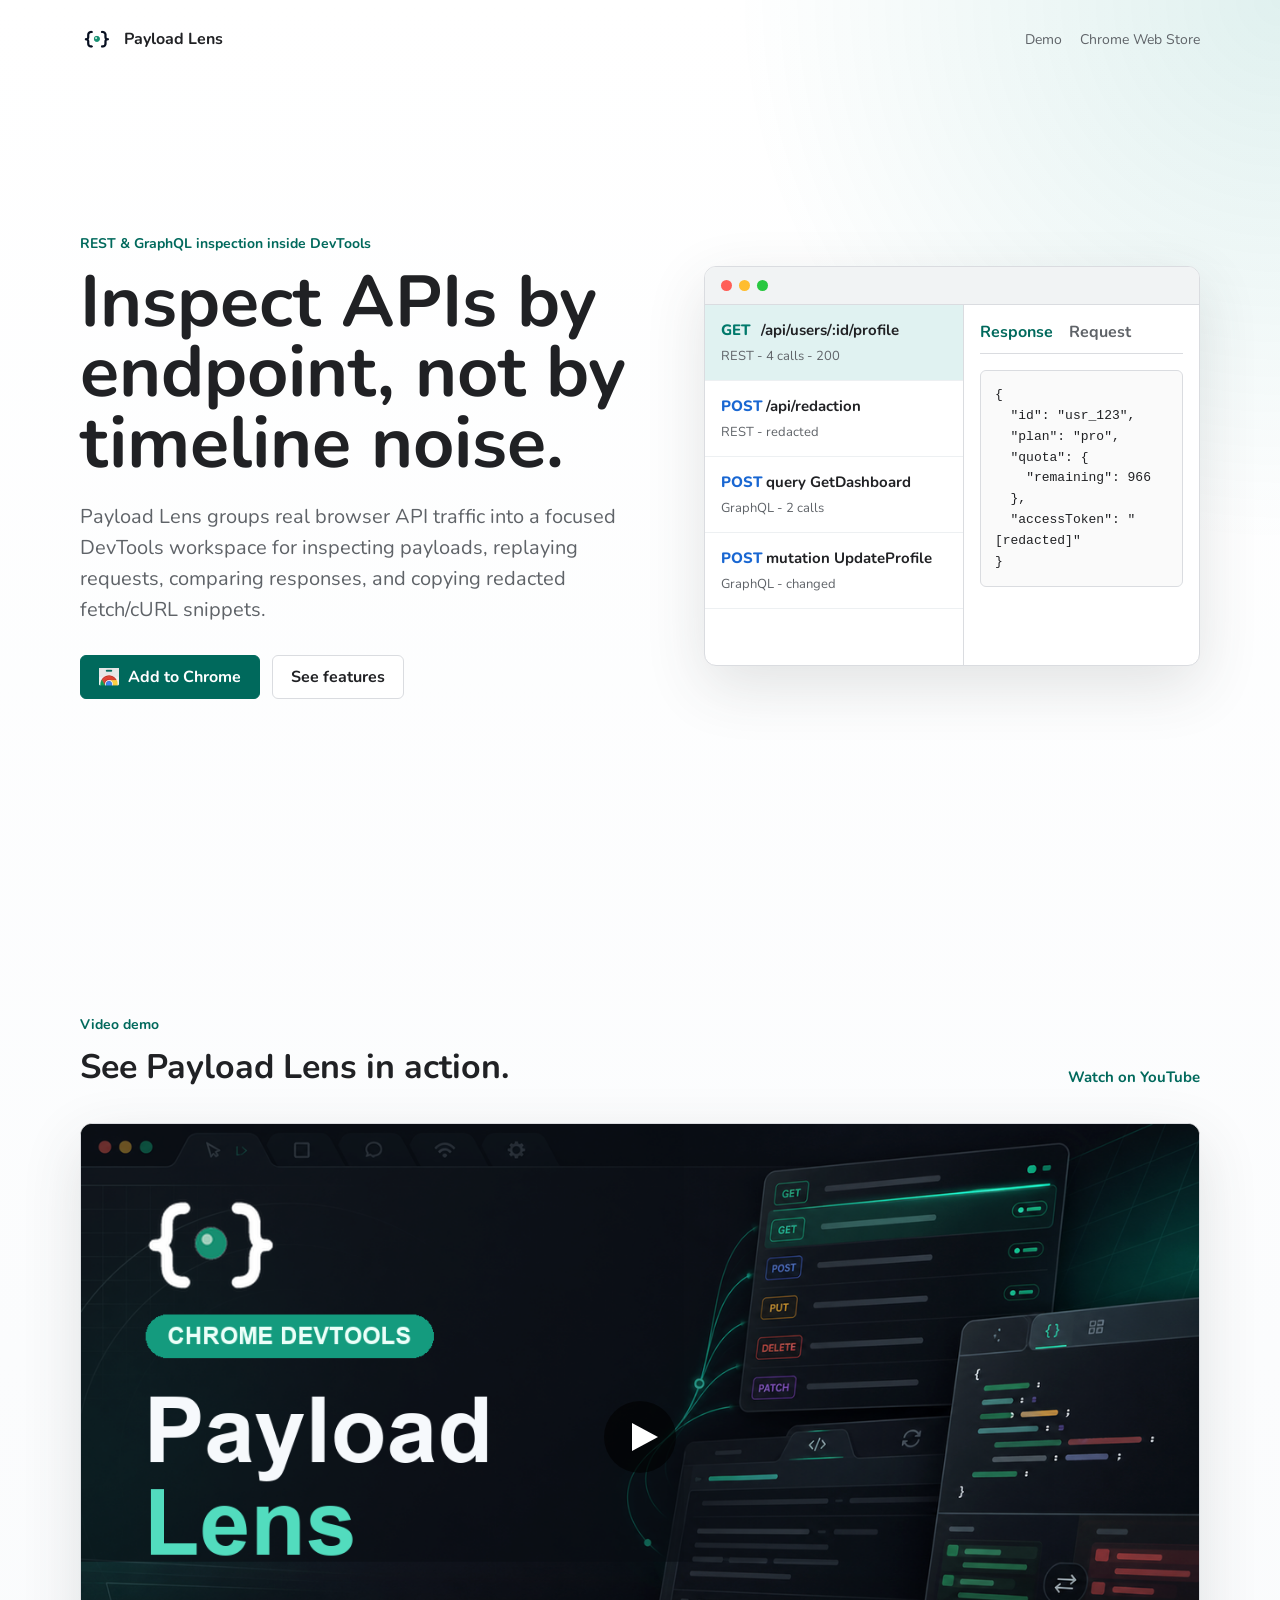
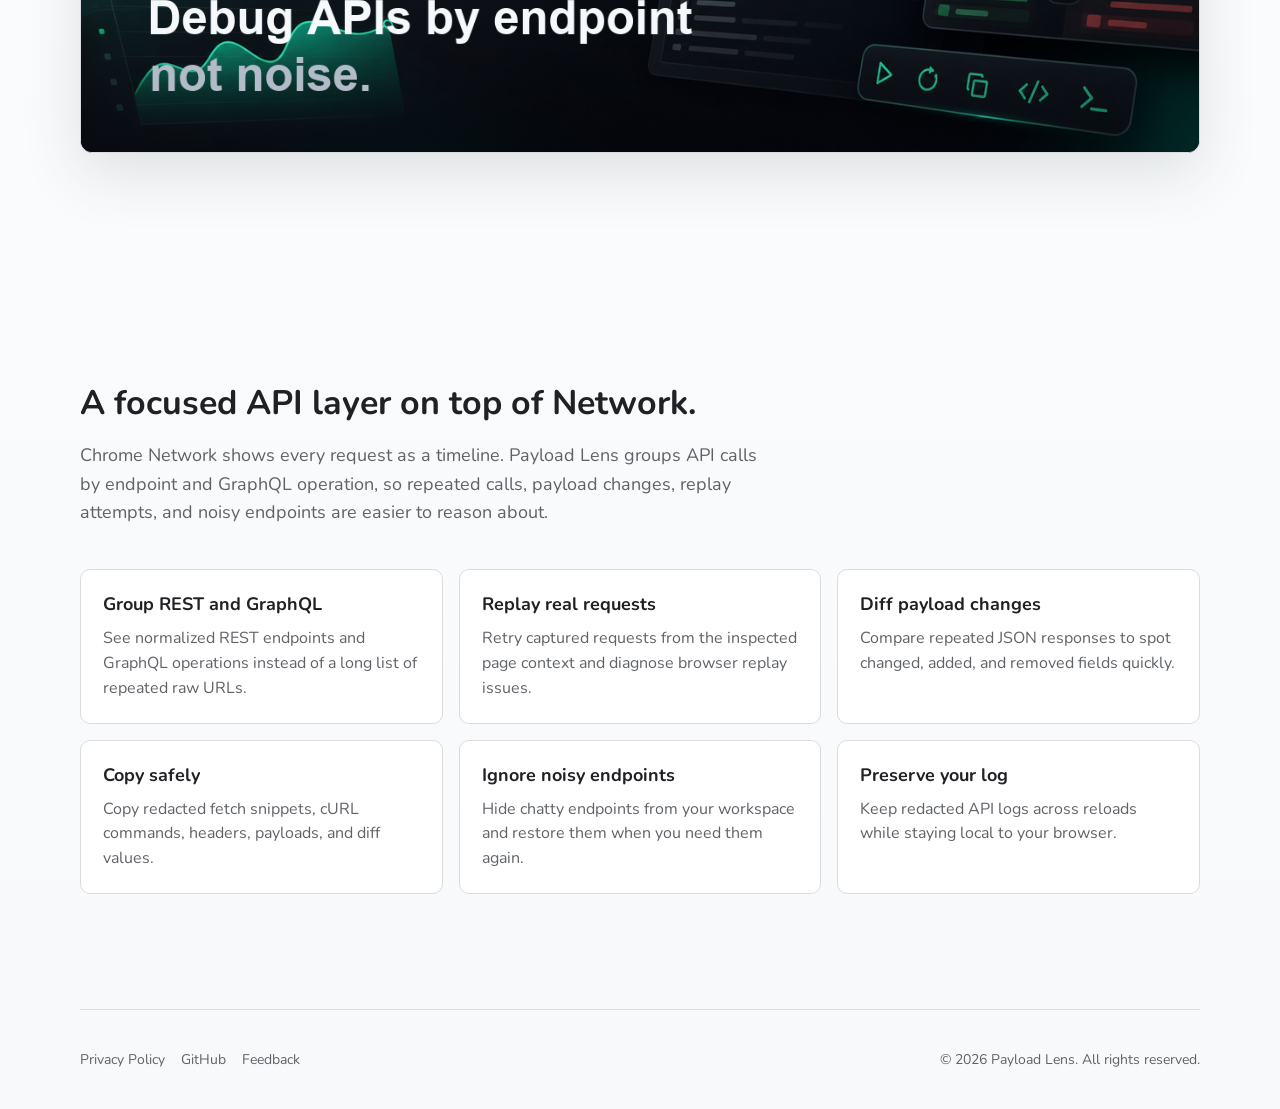
==== commit a81a11a2: "Update debugger to inspector" ====
--- a/index.html
+++ b/index.html
@@ -3,8 +3,8 @@
   <head>
     <meta charset="utf-8">
     <meta name="viewport" content="width=device-width, initial-scale=1">
-    <title>Payload Lens: REST & GraphQL Debugger</title>
-    <meta name="description" content="Payload Lens is a REST and GraphQL debugger for Chrome DevTools. Group endpoints, inspect payloads, replay calls, diff responses, and copy redacted fetch/cURL.">
+    <title>Payload Lens: REST & GraphQL Inspector</title>
+    <meta name="description" content="Payload Lens is a REST and GraphQL inspector for Chrome DevTools. Group endpoints, inspect payloads, replay calls, diff responses, and copy redacted fetch/cURL.">
     <link rel="icon" type="image/png" sizes="32x32" href="assets/icon-32.png">
     <link rel="shortcut icon" href="assets/icon-32.png">
     <link rel="preconnect" href="https://fonts.googleapis.com">
@@ -14,16 +14,17 @@
     <link rel="canonical" href="https://payload-lens.github.io/web/">
     <meta property="og:type" content="website">
     <meta property="og:site_name" content="Payload Lens">
-    <meta property="og:title" content="Payload Lens: REST & GraphQL Debugger">
-    <meta property="og:description" content="Payload Lens is a REST and GraphQL debugger for Chrome DevTools. Group endpoints, inspect payloads, replay calls, diff responses, and copy redacted fetch/cURL.">
+    <meta property="og:title" content="Payload Lens: REST & GraphQL Inspector">
+    <meta property="og:description" content="Payload Lens is a REST and GraphQL inspector for Chrome DevTools. Group endpoints, inspect payloads, replay calls, diff responses, and copy redacted fetch/cURL.">
     <meta property="og:url" content="https://payload-lens.github.io/web/">
     <meta property="og:image" content="https://payload-lens.github.io/web/screenshots/video-thumbnail.png">
     <meta property="og:image:width" content="1280">
     <meta property="og:image:height" content="720">
     <meta name="twitter:card" content="summary_large_image">
-    <meta name="twitter:title" content="Payload Lens: REST & GraphQL Debugger">
-    <meta name="twitter:description" content="Payload Lens is a REST and GraphQL debugger for Chrome DevTools. Group endpoints, inspect payloads, replay calls, diff responses, and copy redacted fetch/cURL.">
+    <meta name="twitter:title" content="Payload Lens: REST & GraphQL Inspector">
+    <meta name="twitter:description" content="Payload Lens is a REST and GraphQL inspector for Chrome DevTools. Group endpoints, inspect payloads, replay calls, diff responses, and copy redacted fetch/cURL.">
     <meta name="twitter:image" content="https://payload-lens.github.io/web/screenshots/video-thumbnail.png">
+    <meta name="google-site-verification" content="0EDxT5eNLNmw28a5iYwFCcDC5vXYrzTETt2naqO_13w">
     <link rel="stylesheet" href="styles.css">
   </head>
   <body>
@@ -42,8 +43,8 @@
       <main>
         <section class="hero">
           <div>
-            <p class="eyebrow">REST & GraphQL debugging inside DevTools</p>
-            <h1>Debug APIs by endpoint, not by timeline noise.</h1>
+            <p class="eyebrow">REST & GraphQL inspection inside DevTools</p>
+            <h1>Inspect APIs by endpoint, not by timeline noise.</h1>
             <p class="lead">
               Payload Lens groups real browser API traffic into a focused DevTools workspace for inspecting payloads, replaying requests, comparing responses, and copying redacted fetch/cURL snippets.
             </p>
@@ -169,7 +170,7 @@
       "@context": "https://schema.org",
       "@type": "SoftwareApplication",
       "name": "Payload Lens",
-      "description": "A REST and GraphQL debugger for Chrome DevTools. Group endpoints, inspect payloads, replay calls, diff responses, and copy redacted fetch/cURL.",
+      "description": "A REST and GraphQL inspector for Chrome DevTools. Group endpoints, inspect payloads, replay calls, diff responses, and copy redacted fetch/cURL.",
       "applicationCategory": "DeveloperApplication",
       "operatingSystem": "Chrome",
       "url": "https://payload-lens.github.io/web/",
